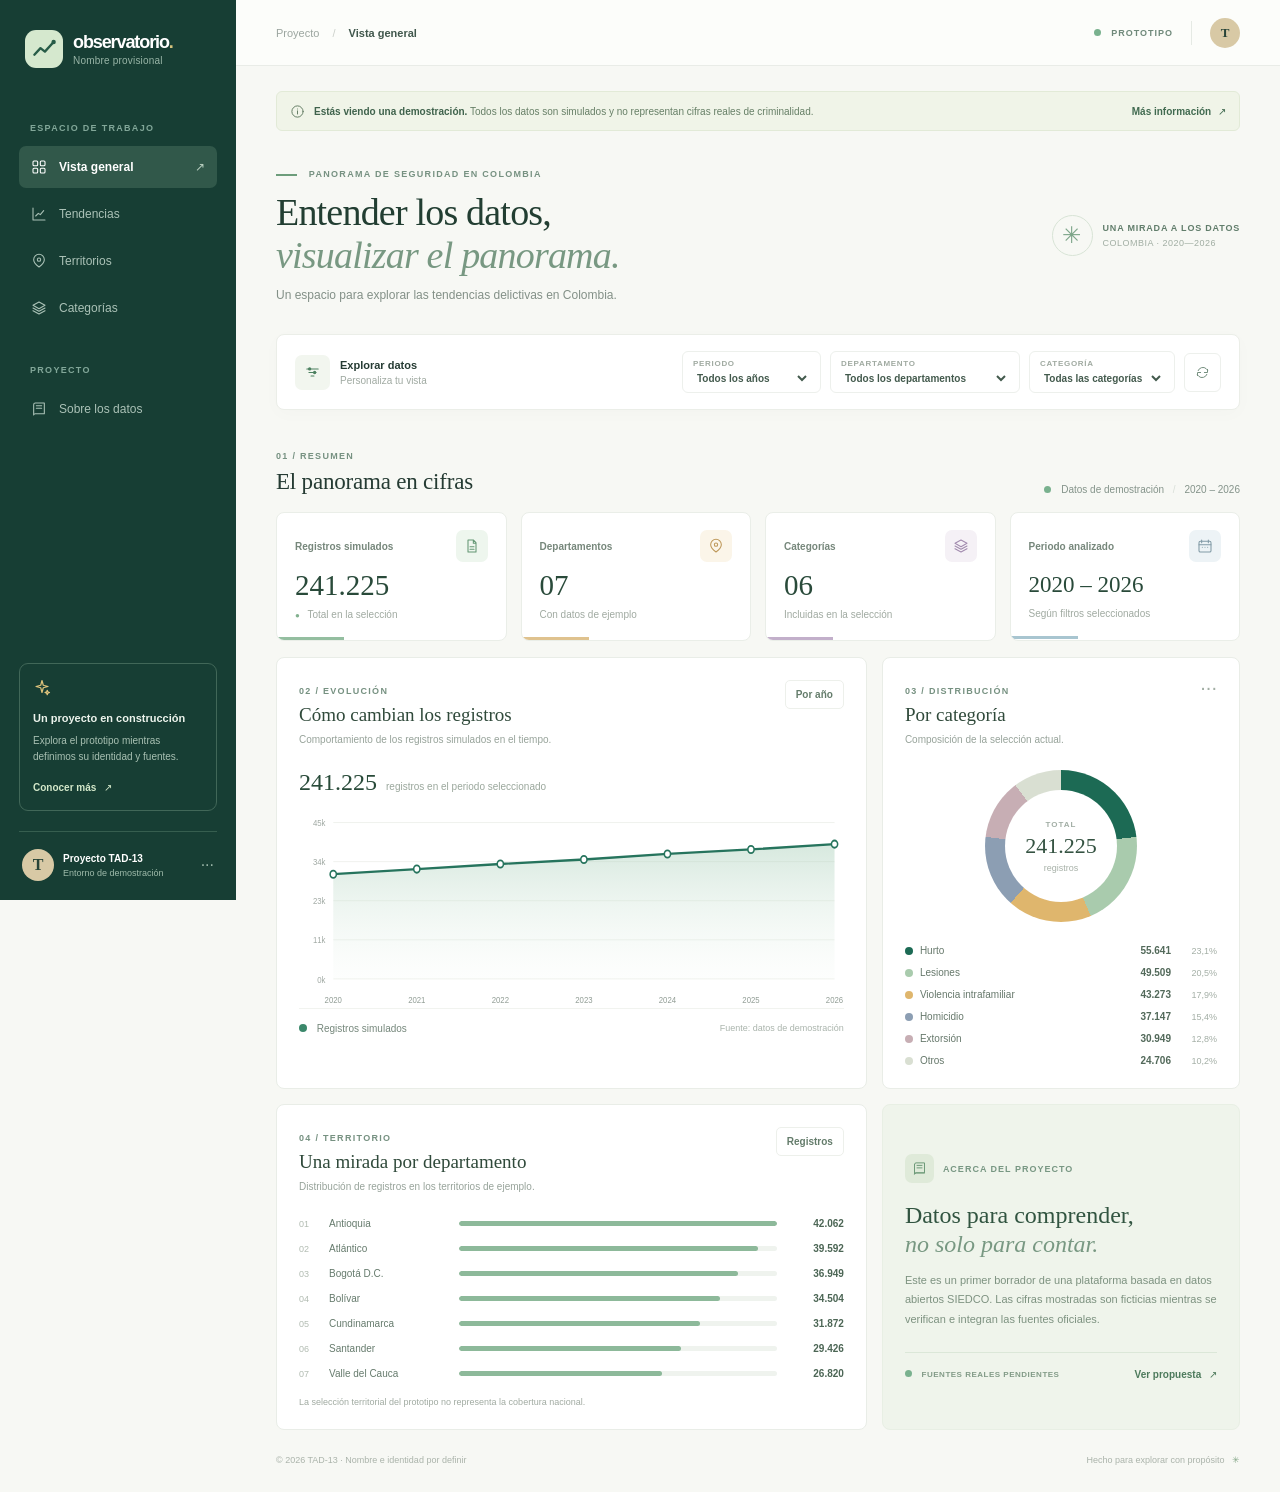
==== src/web/index.html @ f747293b "feat(web): añadir prototipo de tendencias delictivas Co-authored-by: arena-agent <297053741+arena-ag" ====
<!doctype html>
<html lang="es">
<head>
  <meta charset="utf-8">
  <meta name="viewport" content="width=device-width, initial-scale=1">
  <meta name="theme-color" content="#173d33">
  <title>Observatorio | Prototipo de tendencias</title>
  <link rel="stylesheet" href="styles.css">
</head>
<body>
  <div class="app-shell">
    <aside class="sidebar" aria-label="Navegación principal">
      <a class="brand" href="#inicio" aria-label="Observatorio, inicio">
        <span class="brand-mark" aria-hidden="true"><svg viewBox="0 0 32 32" fill="none"><path d="M5 22.5 12 15l5 4 10-11" stroke="currentColor" stroke-width="2.7" stroke-linecap="round" stroke-linejoin="round"/><circle cx="27" cy="8" r="2.5" fill="currentColor"/></svg></span>
        <span><strong>observatorio<span class="brand-dot">.</span></strong><small>Nombre provisional</small></span>
      </a>
      <div class="side-label">ESPACIO DE TRABAJO</div>
      <nav class="side-nav">
        <a class="nav-item active" href="#inicio"><span data-icon="grid"></span> Vista general <span class="nav-arrow">↗</span></a>
        <a class="nav-item" href="#tendencias"><span data-icon="chart"></span> Tendencias</a>
        <a class="nav-item" href="#territorios"><span data-icon="pin"></span> Territorios</a>
        <a class="nav-item" href="#categorias"><span data-icon="layers"></span> Categorías</a>
      </nav>
      <div class="side-label resources-label">PROYECTO</div>
      <nav class="side-nav"><a class="nav-item" href="#metodologia"><span data-icon="book"></span> Sobre los datos</a></nav>
      <div class="sidebar-bottom">
        <div class="side-note"><span class="side-note-icon" data-icon="spark"></span><strong>Un proyecto en construcción</strong><p>Explora el prototipo mientras definimos su identidad y fuentes.</p><a href="#metodologia">Conocer más <span>↗</span></a></div>
        <div class="side-footer"><span class="avatar">T</span><span><strong>Proyecto TAD-13</strong><small>Entorno de demostración</small></span><span class="footer-dots">···</span></div>
      </div>
    </aside>
    <main class="main" id="inicio">
      <header class="topbar"><div class="breadcrumb">Proyecto <span>/</span> <strong>Vista general</strong></div><div class="top-actions"><span class="top-status"><i></i> PROTOTIPO</span><span class="top-divider"></span><span class="top-avatar">T</span></div></header>
      <div class="content">
        <div class="demo-banner"><span data-icon="info"></span><p><strong>Estás viendo una demostración.</strong> Todos los datos son simulados y no representan cifras reales de criminalidad.</p><a href="#metodologia">Más información <span>↗</span></a></div>
        <div class="page-heading"><div><div class="eyebrow"><span></span> PANORAMA DE SEGURIDAD EN COLOMBIA</div><h1>Entender los datos,<br><em>visualizar el panorama.</em></h1><p>Un espacio para explorar las tendencias delictivas en Colombia.</p></div><div class="heading-badge"><span class="badge-symbol">✳</span><span>UNA MIRADA A LOS DATOS<small>COLOMBIA · 2020—2026</small></span></div></div>
        <section class="filter-bar" aria-label="Filtros del tablero"><div class="filter-intro"><span data-icon="filter"></span><div><strong>Explorar datos</strong><small>Personaliza tu vista</small></div></div><div class="filter-controls"><label><span>PERIODO</span><select id="year-filter" aria-label="Filtrar por periodo"><option value="todos">Todos los años</option></select></label><label><span>DEPARTAMENTO</span><select id="region-filter" aria-label="Filtrar por departamento"><option value="todos">Todos los departamentos</option></select></label><label><span>CATEGORÍA</span><select id="category-filter" aria-label="Filtrar por categoría"><option value="todos">Todas las categorías</option></select></label><button class="reset-button" id="reset" type="button" title="Restablecer filtros" aria-label="Restablecer filtros"><span data-icon="refresh"></span></button></div></section>
        <div class="section-heading overview-heading"><div><span class="section-kicker">01 / RESUMEN</span><h2>El panorama en cifras</h2></div><span class="section-context"><i></i> Datos de demostración <span class="context-divider">/</span> <span id="selection-summary">2020 – 2026</span></span></div>
        <section class="stat-grid" aria-label="Indicadores de demostración"><article class="stat-card"><div class="stat-top"><span>Registros simulados</span><span class="stat-icon mint" data-icon="file"></span></div><strong id="total-stat">—</strong><p><span class="stat-pill">●</span> Total en la selección</p><div class="stat-line"></div></article><article class="stat-card"><div class="stat-top"><span>Departamentos</span><span class="stat-icon sand" data-icon="pin"></span></div><strong id="regions-stat">—</strong><p>Con datos de ejemplo</p><div class="stat-line sand-line"></div></article><article class="stat-card"><div class="stat-top"><span>Categorías</span><span class="stat-icon lavender" data-icon="layers"></span></div><strong id="categories-stat">—</strong><p>Incluidas en la selección</p><div class="stat-line lavender-line"></div></article><article class="stat-card"><div class="stat-top"><span>Periodo analizado</span><span class="stat-icon blue" data-icon="calendar"></span></div><strong class="period-stat" id="period-stat">—</strong><p>Según filtros seleccionados</p><div class="stat-line blue-line"></div></article></section>
        <div class="dashboard-grid"><section class="card trend-card" id="tendencias"><div class="card-header"><div><span class="section-kicker">02 / EVOLUCIÓN</span><h3>Cómo cambian los registros</h3><p>Comportamiento de los registros simulados en el tiempo.</p></div><span class="card-chip" id="trend-chip">Por año</span></div><div class="chart-summary"><strong id="chart-total">—</strong><span>registros en el periodo seleccionado</span></div><div id="trend-chart" class="trend-chart" role="img" aria-label="Gráfico de evolución de registros simulados"></div><div class="chart-footer"><span><i></i> Registros simulados</span><small>Fuente: datos de demostración</small></div></section>
          <section class="card categories-card" id="categorias"><div class="card-header"><div><span class="section-kicker">03 / DISTRIBUCIÓN</span><h3>Por categoría</h3><p>Composición de la selección actual.</p></div><span class="more">···</span></div><div class="donut-wrap"><div id="donut-chart" class="donut-chart"><div class="donut-center"><small>TOTAL</small><strong id="donut-total">—</strong><span>registros</span></div></div></div><div id="category-legend" class="category-legend"></div></section>
          <section class="card regions-card" id="territorios"><div class="card-header"><div><span class="section-kicker">04 / TERRITORIO</span><h3>Una mirada por departamento</h3><p>Distribución de registros en los territorios de ejemplo.</p></div><span class="card-chip">Registros</span></div><div id="region-bars" class="region-bars"></div><div class="region-footnote">La selección territorial del prototipo no representa la cobertura nacional.</div></section>
          <section class="card methodology-card" id="metodologia"><div class="method-top"><span class="method-icon" data-icon="book"></span><span>ACERCA DEL PROYECTO</span></div><h3>Datos para comprender,<br><em>no solo para contar.</em></h3><p>Este es un primer borrador de una plataforma basada en datos abiertos SIEDCO. Las cifras mostradas son ficticias mientras se verifican e integran las fuentes oficiales.</p><div class="method-divider"></div><div class="method-bottom"><span><i></i> FUENTES REALES PENDIENTES</span><a href="../../docs/01-propuesta.md">Ver propuesta <span>↗</span></a></div></section></div>
        <footer class="page-footer"><span>© 2026 TAD-13 · Nombre e identidad por definir</span><span>Hecho para explorar con propósito <span class="footer-star">✳</span></span></footer>
      </div>
    </main>
  </div>
  <script type="module" src="app.js"></script>
</body>
</html>
---- src/web/styles.css ----
:root{font-family:'DM Sans',Arial,sans-serif;color:#253b33;background:#f7f8f4;font-synthesis:none;scroll-behavior:smooth}*{box-sizing:border-box}body{margin:0}a{color:inherit;text-decoration:none}button,select{font:inherit}button:focus-visible,select:focus-visible,a:focus-visible{outline:3px solid #e1b96e;outline-offset:3px}svg{display:block;width:100%;height:100%}.app-shell{min-height:100vh;display:flex}.sidebar{width:236px;flex-shrink:0;background:#173e34;color:#e4eee6;padding:30px 19px 19px;display:flex;flex-direction:column;position:sticky;top:0;height:100vh;min-height:660px}.brand{display:flex;align-items:center;gap:10px;margin:0 6px 55px}.brand-mark{width:38px;height:38px;background:#d5e8ce;color:#275c48;border-radius:11px;padding:5px}.brand strong{font-size:18px;letter-spacing:-1.1px;display:block;color:white}.brand-dot{color:#d5c27c}.brand small{display:block;color:#99b5a7;font-size:10px;margin-top:2px;letter-spacing:.2px}.side-label{font-size:9px;font-weight:700;letter-spacing:1.3px;color:#82a799;margin:0 11px 13px}.side-nav{display:grid;gap:5px}.nav-item{height:42px;display:flex;align-items:center;gap:12px;padding:0 12px;color:#abc2b7;font-size:12px;font-weight:500;border-radius:7px}.nav-item>span:first-child{width:16px;height:16px}.nav-item.active,.nav-item:hover{background:#31584a;color:white}.nav-item.active{font-weight:700}.nav-arrow{margin-left:auto;color:#b8cfc0}.resources-label{margin-top:36px}.sidebar-bottom{margin-top:auto}.side-note{border:1px solid #416758;border-radius:9px;padding:15px 13px;margin-bottom:20px}.side-note-icon{display:block;width:18px;height:18px;color:#dfc47c;margin-bottom:11px}.side-note strong{font-size:11px;color:#edf4ed}.side-note p{font-size:10px;line-height:1.6;color:#a9c1b3;margin:7px 0 12px}.side-note a{font-size:10px;font-weight:700;color:#d4e8ca}.side-note a span{margin-left:5px}.side-footer{border-top:1px solid #365e4f;padding:17px 3px 0;display:flex;gap:9px;align-items:center}.avatar,.top-avatar{width:32px;height:32px;border-radius:50%;display:grid;place-items:center;background:#d8c9a5;color:#284438;font-family:Georgia,serif;font-weight:bold}.side-footer strong,.side-footer small{display:block}.side-footer strong{font-size:10px;color:white}.side-footer small{font-size:9px;color:#9ebaaa;margin-top:4px}.footer-dots{margin-left:auto;color:#99b5a7}.main{min-width:0;flex:1}.topbar{height:66px;border-bottom:1px solid #e9ece7;background:#fcfdfa;display:flex;justify-content:space-between;align-items:center;padding:0 40px}.breadcrumb{font-size:11px;color:#9ba59f}.breadcrumb span{padding:0 10px;color:#cbd0ca}.breadcrumb strong{color:#40574c}.top-actions{display:flex;align-items:center;gap:18px}.top-status{font-size:9px;font-weight:700;letter-spacing:1px;color:#6f897a}.top-status i,.section-context i,.method-bottom i{display:inline-block;background:#79b18e;width:7px;height:7px;border-radius:50%;margin-right:7px}.top-divider{height:24px;width:1px;background:#e5eae4}.top-avatar{width:30px;height:30px;font-size:13px}.content{max-width:1600px;margin:0 auto;padding:25px 40px 0}.demo-banner{min-height:40px;background:#f0f4e8;border:1px solid #e2ead7;border-radius:6px;color:#667f66;display:flex;align-items:center;gap:9px;padding:10px 13px;font-size:10px}.demo-banner>span{width:15px;height:15px;flex:none}.demo-banner p{margin:0;line-height:1.5}.demo-banner strong{color:#3f624c}.demo-banner a{white-space:nowrap;margin-left:auto;font-weight:700;color:#416a50}.demo-banner a span{margin-left:4px}.page-heading{display:flex;justify-content:space-between;align-items:center;padding:38px 0 32px}.eyebrow,.section-kicker{font-size:9px;letter-spacing:1.3px;font-weight:700;color:#769181}.eyebrow span{display:inline-block;width:21px;height:2px;background:#6d9d7b;vertical-align:middle;margin-right:8px}h1,h2,h3,p{margin:0}h1{font-family:'DM Serif Display',Georgia,serif;font-size:38px;line-height:1.12;letter-spacing:-.8px;font-weight:400;color:#223e32;margin:12px 0}h1 em,.methodology-card h3 em{font-weight:400;color:#789882}.page-heading p{font-size:12px;color:#839087}.heading-badge{display:flex;align-items:center;gap:10px;color:#617d6b;font-size:9px;letter-spacing:.8px;font-weight:700}.badge-symbol{width:41px;height:41px;border:1px solid #d8e4d6;border-radius:50%;display:grid;place-items:center;color:#7da589;font-size:23px}.heading-badge small{display:block;font-size:9px;letter-spacing:.5px;color:#a0ada2;margin-top:5px;font-weight:500}.filter-bar{background:white;border:1px solid #ebeee8;border-radius:8px;padding:16px 18px;display:flex;align-items:center;justify-content:space-between;gap:18px;box-shadow:0 4px 18px #293e2c05}.filter-intro{display:flex;align-items:center;gap:10px;min-width:145px}.filter-intro>span{width:35px;height:35px;background:#f2f6ef;border-radius:7px;color:#4c8060;padding:9px}.filter-intro strong,.filter-intro small{display:block}.filter-intro strong{font-size:11px}.filter-intro small{font-size:10px;color:#a0aaa2;margin-top:4px}.filter-controls{display:flex;align-items:center;gap:9px}.filter-controls label{display:flex;flex-direction:column;gap:4px;border:1px solid #edf0ec;border-radius:6px;padding:7px 10px;min-width:139px}.filter-controls label:nth-child(2){min-width:190px}.filter-controls label>span{font-size:8px;font-weight:700;letter-spacing:.7px;color:#a0aaa1}.filter-controls select{padding:0;border:0;outline:none;background:white;color:#435a4d;font-size:10px;font-weight:700;width:100%;cursor:pointer}.reset-button{border:1px solid #edf0ec;background:white;color:#769080;border-radius:6px;width:37px;height:39px;padding:10px;cursor:pointer}.reset-button:hover{background:#f2f6ef}.section-heading{display:flex;align-items:end;justify-content:space-between}.overview-heading{margin:35px 0 17px}.section-heading h2{font-family:'DM Serif Display',Georgia,serif;font-size:23px;font-weight:400;letter-spacing:-.2px;margin-top:6px}.section-context{font-size:10px;color:#84938a}.context-divider{color:#d8ded8;padding:0 6px}.stat-grid{display:grid;grid-template-columns:repeat(4,minmax(0,1fr));gap:14px}.stat-card{background:#fff;border:1px solid #eaeee8;border-radius:8px;padding:17px 18px 0;overflow:hidden;min-width:0}.stat-top{display:flex;align-items:center;justify-content:space-between;color:#76877b;font-size:10px;font-weight:600}.stat-icon{display:block;width:32px;height:32px;border-radius:7px;padding:8px}.mint{background:#eef6ee;color:#659875}.sand{background:#fbf5e9;color:#be985a}.lavender{background:#f5f1f6;color:#a38caf}.blue{background:#edf3f6;color:#829ba7}.stat-card>strong{display:block;font-family:'DM Serif Display',Georgia,serif;font-weight:400;font-size:29px;color:#294a3a;margin:7px 0}.stat-card>strong.period-stat{font-size:23px;margin:10px 0}.stat-card p{font-size:10px;color:#a0aaa1;margin-bottom:17px}.stat-pill{font-size:8px;color:#82b18f;margin-right:5px}.stat-line{height:3px;background:#94bea0;width:35%;margin-left:-18px}.sand-line{background:#dfc28e}.lavender-line{background:#c2afca}.blue-line{background:#a8c5d0}.dashboard-grid{display:grid;grid-template-columns:minmax(0,1.65fr) minmax(280px,1fr);gap:15px;margin-top:16px}.card{background:white;border:1px solid #e9ede7;border-radius:8px;padding:22px;min-width:0}.card-header{display:flex;justify-content:space-between;gap:12px}.card-header h3{font-family:'DM Serif Display',Georgia,serif;font-size:19px;font-weight:400;color:#304a3b;margin:6px 0}.card-header p{font-size:10px;color:#97a39a;line-height:1.5}.card-chip{align-self:start;border:1px solid #edf0eb;border-radius:5px;color:#647c6b;padding:8px 10px;white-space:nowrap;font-size:10px;font-weight:600}.card-chip span{padding-left:12px;color:#a7b2a8}.chart-summary{display:flex;align-items:baseline;gap:9px;margin-top:22px}.chart-summary strong{font-family:'DM Serif Display',Georgia,serif;color:#284a39;font-size:24px;font-weight:400}.chart-summary span{font-size:10px;color:#9aa79c}.trend-chart{height:200px;width:100%;margin-top:12px}.trend-chart text{font-family:'DM Sans',Arial,sans-serif}.chart-footer{border-top:1px solid #f1f3ef;padding-top:14px;display:flex;justify-content:space-between;color:#75877b;font-size:10px}.chart-footer i,.legend-name i{display:inline-block;width:8px;height:8px;border-radius:50%;background:#3b886b;margin-right:7px}.chart-footer small{color:#aab4ac;font-size:9px}.more{font-size:20px;line-height:15px;color:#a2aea4}.donut-wrap{display:flex;justify-content:center;padding:23px 0}.donut-chart{width:152px;height:152px;border-radius:50%;display:grid;place-items:center}.donut-center{width:112px;height:112px;background:white;border-radius:50%;display:flex;align-items:center;justify-content:center;flex-direction:column}.donut-center small{font-size:8px;letter-spacing:1px;color:#a2aea5;font-weight:700}.donut-center strong{font-family:'DM Serif Display',Georgia,serif;font-size:22px;font-weight:400;margin:4px 0;color:#355342}.donut-center span{color:#a7b1a8;font-size:9px}.category-legend{display:grid;gap:11px}.legend-row{display:flex;justify-content:space-between;font-size:10px;color:#66786b}.legend-name{display:flex;align-items:center}.legend-row strong{font-weight:700;color:#52695a}.legend-row small{display:inline-block;text-align:right;width:46px;font-size:9px;color:#a3aea5}.regions-card{min-height:300px}.region-bars{display:grid;gap:14px;margin-top:24px}.region-row{display:grid;grid-template-columns:20px 120px 1fr 57px;align-items:center;gap:10px;font-size:10px}.region-rank{color:#b1bbb1;font-size:9px}.region-name{color:#667b6d}.bar-track{height:5px;background:#eff3ee;border-radius:3px;overflow:hidden}.bar-track>span{display:block;height:100%;background:#8db99a;border-radius:3px}.region-row strong{text-align:right;color:#4c6655;font-size:10px}.region-footnote{font-size:9px;color:#a0aaa1;margin-top:18px}.methodology-card{background:#eff4eb;border-color:#e8efe4;display:flex;flex-direction:column;justify-content:center}.method-top{display:flex;align-items:center;gap:9px;font-size:9px;letter-spacing:1px;color:#789783;font-weight:700}.method-icon{width:29px;height:29px;border-radius:7px;background:#dfead9;color:#6e9a79;padding:7px}.methodology-card h3{font-family:'DM Serif Display',Georgia,serif;font-size:24px;line-height:1.22;font-weight:400;color:#315440;margin:18px 0 11px}.methodology-card p{font-size:11px;line-height:1.8;color:#7d9280;max-width:330px}.method-divider{height:1px;background:#dbe7d8;margin:22px 0 16px}.method-bottom{display:flex;justify-content:space-between;gap:10px;align-items:center}.method-bottom>span{font-size:8px;letter-spacing:.5px;color:#829b87;font-weight:700}.method-bottom a{font-size:10px;font-weight:700;color:#4d7a5c}.method-bottom a span{margin-left:5px}.page-footer{display:flex;justify-content:space-between;padding:25px 0 27px;color:#aab3aa;font-size:9px}.footer-star{color:#87a98a;margin-left:5px}
@media(max-width:1100px){.sidebar{width:195px}.content{padding-left:25px;padding-right:25px}.topbar{padding:0 25px}.filter-bar{align-items:flex-start;flex-direction:column}.filter-controls{width:100%}.filter-controls label{flex:1}.dashboard-grid{grid-template-columns:minmax(0,1.4fr) minmax(260px,1fr)}.region-row{grid-template-columns:18px 105px 1fr 50px}}
@media(max-width:760px){.app-shell{display:block}.sidebar{position:relative;width:auto;height:auto;min-height:0;padding:15px 18px}.brand{margin:0 0 15px}.brand-mark{width:33px;height:33px}.side-label,.sidebar-bottom,.resources-label{display:none}.side-nav{display:flex;gap:4px;overflow-x:auto}.side-nav+.side-nav{margin-top:4px}.nav-item{white-space:nowrap;height:36px;font-size:11px}.topbar{height:52px;padding:0 18px}.content{padding:18px 18px 0}.demo-banner{align-items:flex-start;flex-wrap:wrap}.demo-banner p{flex:1;min-width:200px}.demo-banner a{margin-left:24px}.page-heading{padding:30px 0 25px}.page-heading h1{font-size:32px}.heading-badge{display:none}.filter-controls{flex-wrap:wrap}.filter-controls label{min-width:calc(50% - 5px)!important}.filter-controls label:nth-child(3){flex:1}.stat-grid{grid-template-columns:repeat(2,1fr)}.dashboard-grid{grid-template-columns:1fr}.section-context{font-size:9px}.card{padding:19px}.page-footer{gap:15px;line-height:1.5}.trend-chart{height:180px}}
@media(max-width:400px){.section-context{display:none}.region-row{grid-template-columns:17px 100px 1fr 43px;gap:6px}.stat-card>strong.period-stat{font-size:19px}.filter-controls label{min-width:100%!important}}
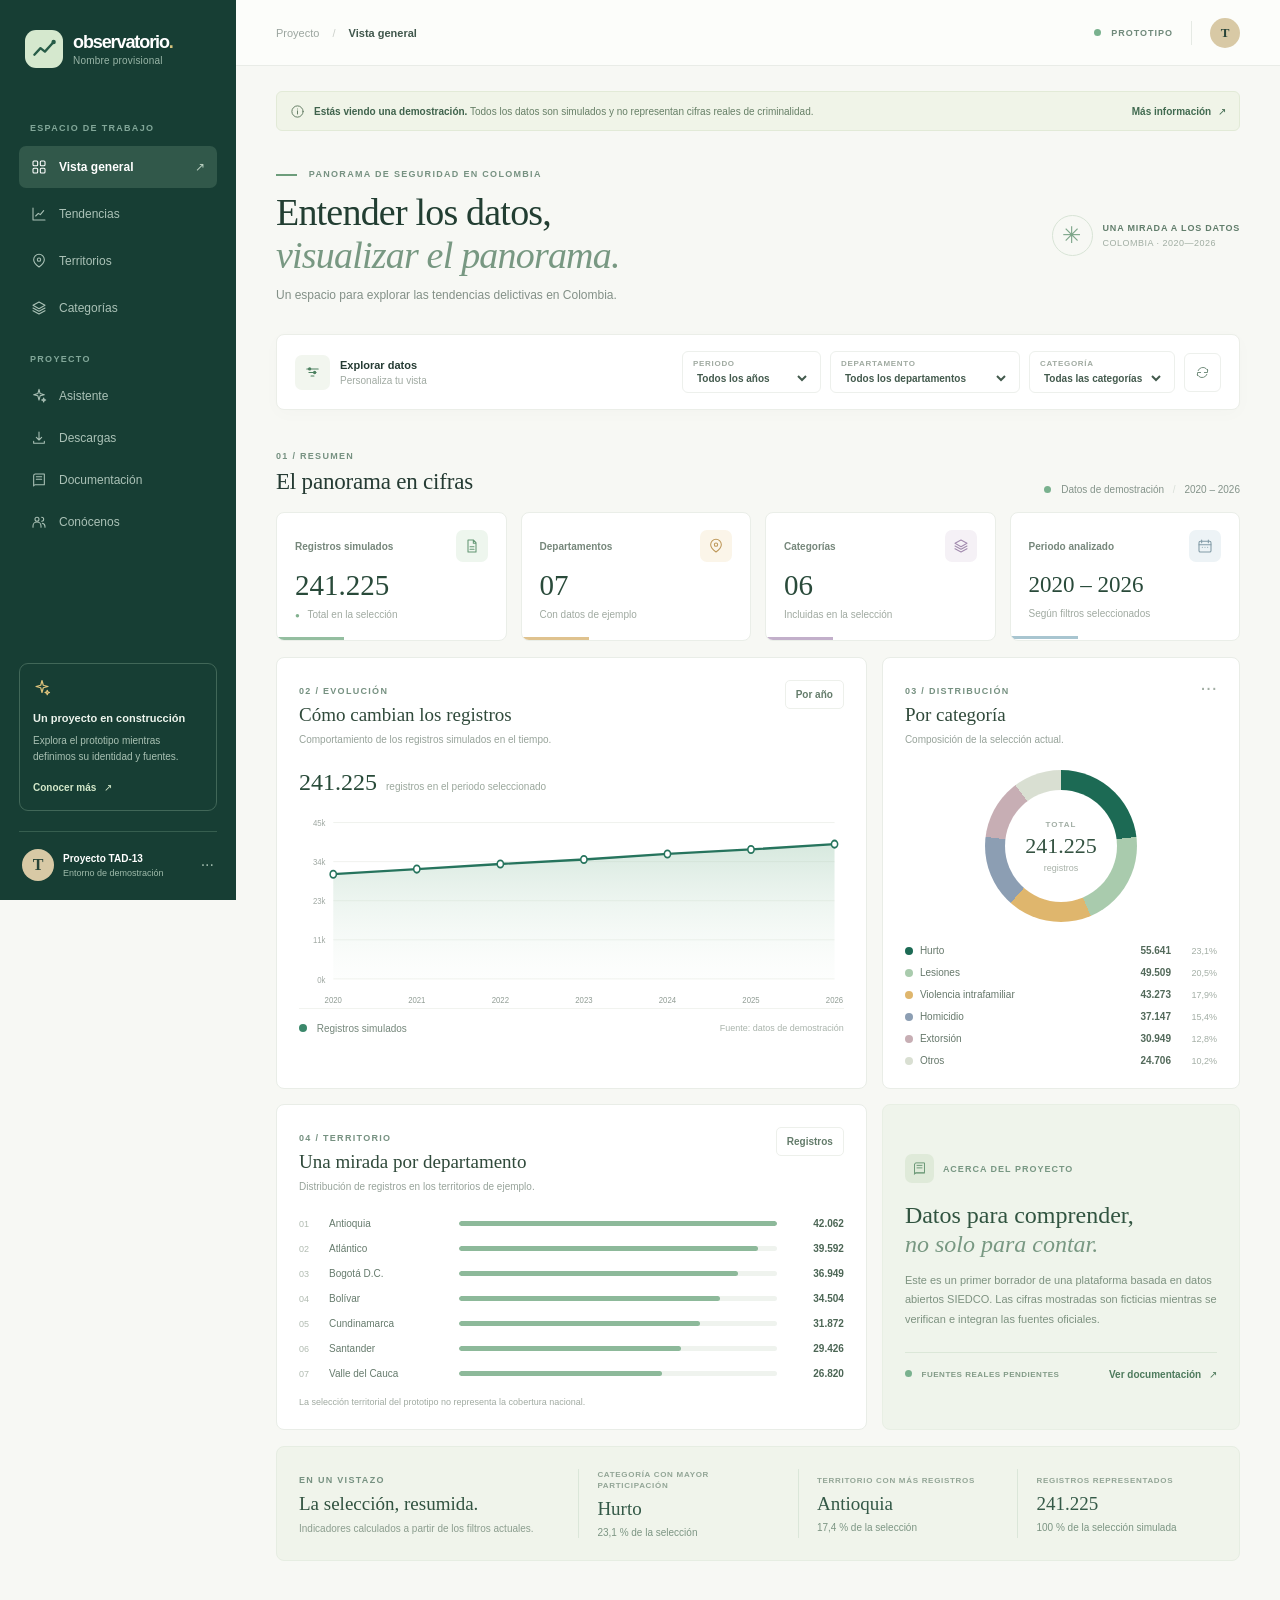
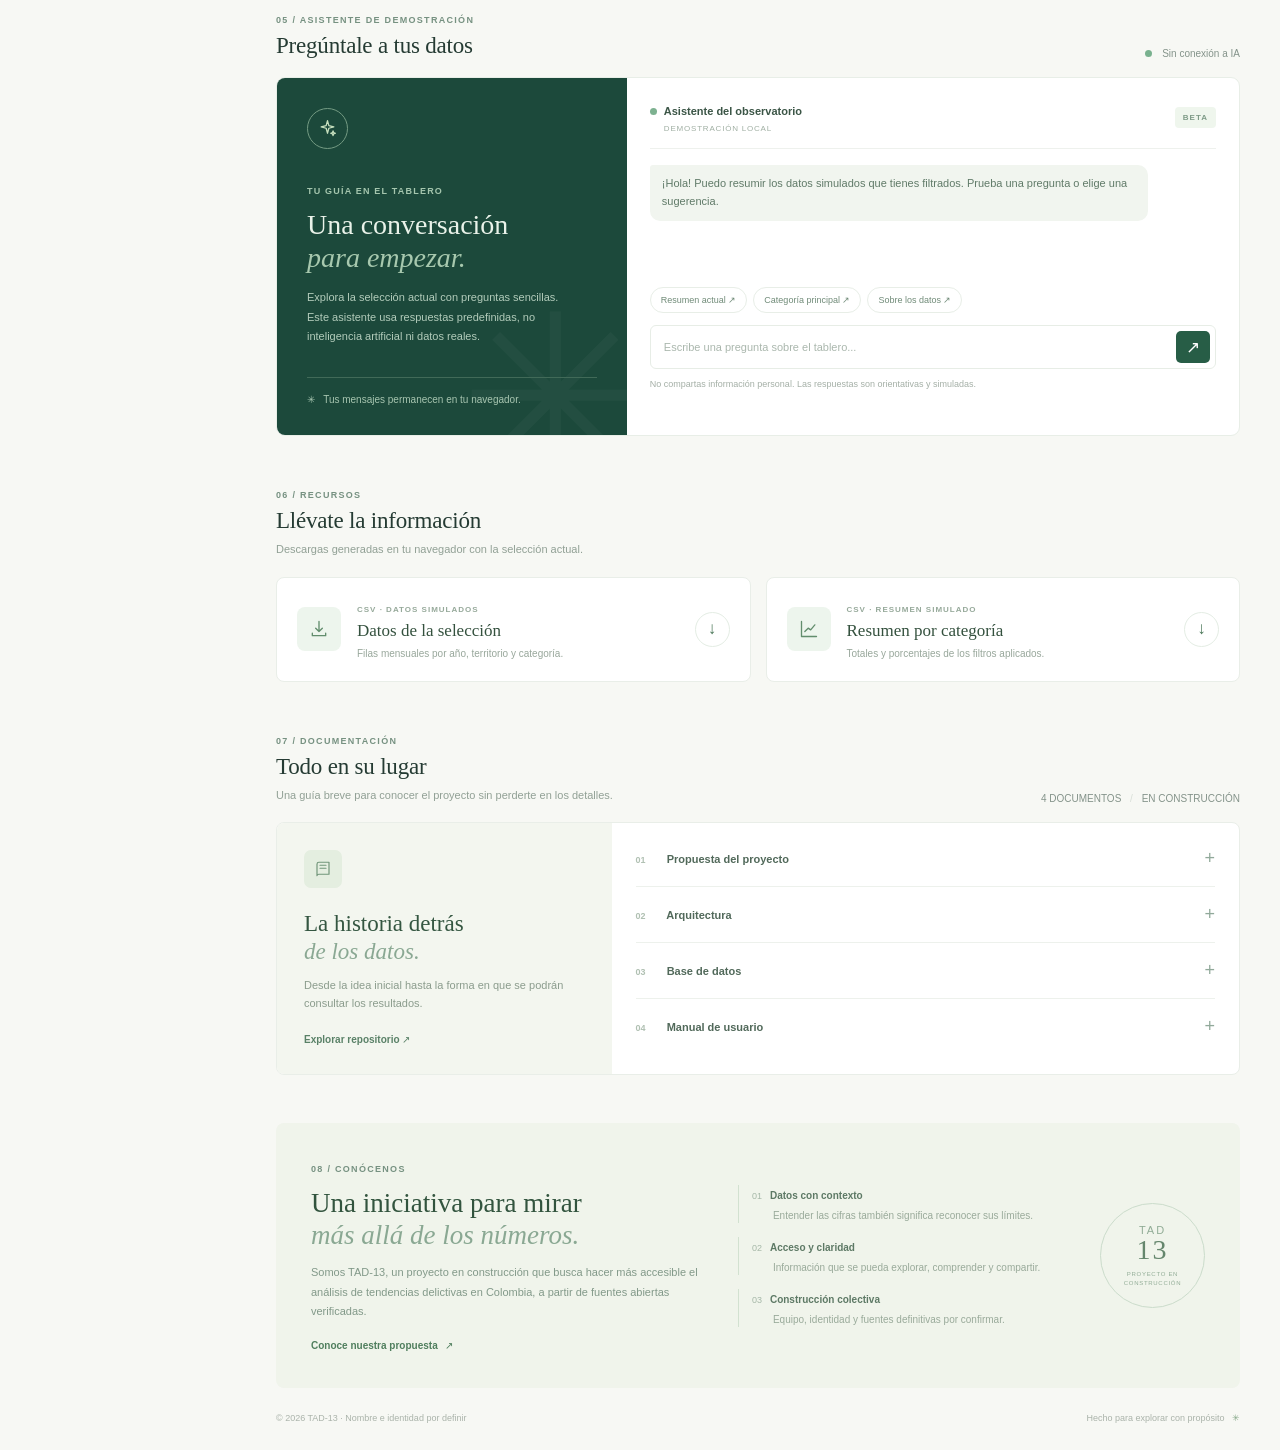
==== commit bb1ee725: "feat(web): ampliar tablero con recursos y asistente demo Co-authored-by: arena-agent <297053741+aren" ====
--- a/src/web/index.html
+++ b/src/web/index.html
@@ -22,7 +22,12 @@
         <a class="nav-item" href="#categorias"><span data-icon="layers"></span> Categorías</a>
       </nav>
       <div class="side-label resources-label">PROYECTO</div>
-      <nav class="side-nav"><a class="nav-item" href="#metodologia"><span data-icon="book"></span> Sobre los datos</a></nav>
+      <nav class="side-nav project-nav">
+        <a class="nav-item" href="#asistente"><span data-icon="spark"></span> Asistente</a>
+        <a class="nav-item" href="#descargas"><span data-icon="download"></span> Descargas</a>
+        <a class="nav-item" href="#documentacion"><span data-icon="book"></span> Documentación</a>
+        <a class="nav-item" href="#conocenos"><span data-icon="people"></span> Conócenos</a>
+      </nav>
       <div class="sidebar-bottom">
         <div class="side-note"><span class="side-note-icon" data-icon="spark"></span><strong>Un proyecto en construcción</strong><p>Explora el prototipo mientras definimos su identidad y fuentes.</p><a href="#metodologia">Conocer más <span>↗</span></a></div>
         <div class="side-footer"><span class="avatar">T</span><span><strong>Proyecto TAD-13</strong><small>Entorno de demostración</small></span><span class="footer-dots">···</span></div>
@@ -39,7 +44,20 @@
         <div class="dashboard-grid"><section class="card trend-card" id="tendencias"><div class="card-header"><div><span class="section-kicker">02 / EVOLUCIÓN</span><h3>Cómo cambian los registros</h3><p>Comportamiento de los registros simulados en el tiempo.</p></div><span class="card-chip" id="trend-chip">Por año</span></div><div class="chart-summary"><strong id="chart-total">—</strong><span>registros en el periodo seleccionado</span></div><div id="trend-chart" class="trend-chart" role="img" aria-label="Gráfico de evolución de registros simulados"></div><div class="chart-footer"><span><i></i> Registros simulados</span><small>Fuente: datos de demostración</small></div></section>
           <section class="card categories-card" id="categorias"><div class="card-header"><div><span class="section-kicker">03 / DISTRIBUCIÓN</span><h3>Por categoría</h3><p>Composición de la selección actual.</p></div><span class="more">···</span></div><div class="donut-wrap"><div id="donut-chart" class="donut-chart"><div class="donut-center"><small>TOTAL</small><strong id="donut-total">—</strong><span>registros</span></div></div></div><div id="category-legend" class="category-legend"></div></section>
           <section class="card regions-card" id="territorios"><div class="card-header"><div><span class="section-kicker">04 / TERRITORIO</span><h3>Una mirada por departamento</h3><p>Distribución de registros en los territorios de ejemplo.</p></div><span class="card-chip">Registros</span></div><div id="region-bars" class="region-bars"></div><div class="region-footnote">La selección territorial del prototipo no representa la cobertura nacional.</div></section>
-          <section class="card methodology-card" id="metodologia"><div class="method-top"><span class="method-icon" data-icon="book"></span><span>ACERCA DEL PROYECTO</span></div><h3>Datos para comprender,<br><em>no solo para contar.</em></h3><p>Este es un primer borrador de una plataforma basada en datos abiertos SIEDCO. Las cifras mostradas son ficticias mientras se verifican e integran las fuentes oficiales.</p><div class="method-divider"></div><div class="method-bottom"><span><i></i> FUENTES REALES PENDIENTES</span><a href="../../docs/01-propuesta.md">Ver propuesta <span>↗</span></a></div></section></div>
+          <section class="card methodology-card" id="metodologia"><div class="method-top"><span class="method-icon" data-icon="book"></span><span>ACERCA DEL PROYECTO</span></div><h3>Datos para comprender,<br><em>no solo para contar.</em></h3><p>Este es un primer borrador de una plataforma basada en datos abiertos SIEDCO. Las cifras mostradas son ficticias mientras se verifican e integran las fuentes oficiales.</p><div class="method-divider"></div><div class="method-bottom"><span><i></i> FUENTES REALES PENDIENTES</span><a href="#documentacion">Ver documentación <span>↗</span></a></div></section></div>
+        <section class="insights-strip" aria-label="Hallazgos de la selección simulada">
+          <div class="insight-intro"><span class="section-kicker">EN UN VISTAZO</span><h3>La selección, resumida.</h3><p>Indicadores calculados a partir de los filtros actuales.</p></div>
+          <div class="insight-item"><span>CATEGORÍA CON MAYOR PARTICIPACIÓN</span><strong id="top-category">—</strong><small id="top-category-share">—</small></div>
+          <div class="insight-item"><span>TERRITORIO CON MÁS REGISTROS</span><strong id="top-region">—</strong><small id="top-region-share">—</small></div>
+          <div class="insight-item"><span>REGISTROS REPRESENTADOS</span><strong id="insight-total">—</strong><small>100 % de la selección simulada</small></div>
+        </section>
+        <div class="section-heading section-space" id="asistente"><div><span class="section-kicker">05 / ASISTENTE DE DEMOSTRACIÓN</span><h2>Pregúntale a tus datos</h2></div><span class="section-context"><i></i> Sin conexión a IA</span></div>
+        <section class="assistant-panel" aria-label="Asistente de demostración"><div class="assistant-copy"><div class="assistant-orb"><span data-icon="spark"></span></div><span class="assistant-label">TU GUÍA EN EL TABLERO</span><h3>Una conversación<br><em>para empezar.</em></h3><p>Explora la selección actual con preguntas sencillas. Este asistente usa respuestas predefinidas, no inteligencia artificial ni datos reales.</p><div class="assistant-note">✳ &nbsp; Tus mensajes permanecen en tu navegador.</div></div><div class="chat-area"><div class="chat-header"><div><span class="chat-dot"></span><strong>Asistente del observatorio</strong><small>DEMOSTRACIÓN LOCAL</small></div><span class="chat-version">BETA</span></div><div class="chat-messages" id="chat-messages" role="log" aria-live="polite"><div class="chat-message bot-message">¡Hola! Puedo resumir los datos simulados que tienes filtrados. Prueba una pregunta o elige una sugerencia.</div></div><div class="chat-suggestions" aria-label="Preguntas sugeridas"><button type="button" data-question="¿Cuál es el resumen?">Resumen actual ↗</button><button type="button" data-question="¿Cuál es la categoría principal?">Categoría principal ↗</button><button type="button" data-question="¿De dónde vienen los datos?">Sobre los datos ↗</button></div><form id="chat-form" class="chat-form"><label class="sr-only" for="chat-input">Escribe una pregunta</label><input id="chat-input" type="text" maxlength="300" placeholder="Escribe una pregunta sobre el tablero..." autocomplete="off"><button type="submit" aria-label="Enviar pregunta">↗</button></form><p class="chat-disclaimer">No compartas información personal. Las respuestas son orientativas y simuladas.</p></div></section>
+        <div class="section-heading section-space" id="descargas"><div><span class="section-kicker">06 / RECURSOS</span><h2>Llévate la información</h2><p class="section-description">Descargas generadas en tu navegador con la selección actual.</p></div></div>
+        <section class="downloads-grid" aria-label="Descargas de demostración"><article class="download-card"><span class="download-icon" data-icon="download"></span><div><span class="download-type">CSV · DATOS SIMULADOS</span><h3>Datos de la selección</h3><p>Filas mensuales por año, territorio y categoría.</p></div><button id="download-data" type="button" aria-label="Descargar datos simulados filtrados">↓</button></article><article class="download-card"><span class="download-icon sand" data-icon="chart"></span><div><span class="download-type">CSV · RESUMEN SIMULADO</span><h3>Resumen por categoría</h3><p>Totales y porcentajes de los filtros aplicados.</p></div><button id="download-summary" type="button" aria-label="Descargar resumen simulado por categoría">↓</button></article></section>
+        <div class="section-heading section-space" id="documentacion"><div><span class="section-kicker">07 / DOCUMENTACIÓN</span><h2>Todo en su lugar</h2><p class="section-description">Una guía breve para conocer el proyecto sin perderte en los detalles.</p></div><span class="section-context">4 DOCUMENTOS <span class="context-divider">/</span> EN CONSTRUCCIÓN</span></div>
+        <section class="documentation-grid" aria-label="Documentación del proyecto"><div class="doc-intro"><span data-icon="book"></span><h3>La historia detrás<br><em>de los datos.</em></h3><p>Desde la idea inicial hasta la forma en que se podrán consultar los resultados.</p><a href="https://github.com/LufyXd0021/tad13" target="_blank" rel="noopener noreferrer">Explorar repositorio ↗</a></div><div class="doc-list"><details><summary><span><small>01</small> Propuesta del proyecto</span><b>+</b></summary><p>Objetivos, alcance 2020–2026, fuentes previstas, metodología, riesgos y roles pendientes de confirmar.</p><a href="https://github.com/LufyXd0021/tad13/blob/arena/8c17f959-tad13/docs/01-propuesta.md" target="_blank" rel="noopener noreferrer">Leer documento completo ↗</a></details><details><summary><span><small>02</small> Arquitectura</span><b>+</b></summary><p>Flujo preliminar de extracción, validación, transformación y carga. Los componentes definitivos están por definir.</p><a href="https://github.com/LufyXd0021/tad13/blob/arena/8c17f959-tad13/docs/02-arquitectura.md" target="_blank" rel="noopener noreferrer">Leer documento completo ↗</a></details><details><summary><span><small>03</small> Base de datos</span><b>+</b></summary><p>Convenciones y decisiones pendientes para el modelo y la estrategia de carga; aún no existe un esquema aprobado.</p><a href="https://github.com/LufyXd0021/tad13/blob/arena/8c17f959-tad13/docs/03-base-datos.md" target="_blank" rel="noopener noreferrer">Leer documento completo ↗</a></details><details><summary><span><small>04</small> Manual de usuario</span><b>+</b></summary><p>Preparación y operación previstas. Las instrucciones del ETL definitivo siguen pendientes.</p><a href="https://github.com/LufyXd0021/tad13/blob/arena/8c17f959-tad13/docs/04-manual-usuario.md" target="_blank" rel="noopener noreferrer">Leer documento completo ↗</a></details></div></section>
+        <section class="about-section" id="conocenos"><div><span class="section-kicker">08 / CONÓCENOS</span><h2>Una iniciativa para mirar<br><em>más allá de los números.</em></h2><p>Somos TAD-13, un proyecto en construcción que busca hacer más accesible el análisis de tendencias delictivas en Colombia, a partir de fuentes abiertas verificadas.</p><a href="#documentacion">Conoce nuestra propuesta <span>↗</span></a></div><div class="about-values"><div><span>01</span><strong>Datos con contexto</strong><p>Entender las cifras también significa reconocer sus límites.</p></div><div><span>02</span><strong>Acceso y claridad</strong><p>Información que se pueda explorar, comprender y compartir.</p></div><div><span>03</span><strong>Construcción colectiva</strong><p>Equipo, identidad y fuentes definitivas por confirmar.</p></div></div><div class="about-stamp">TAD<br><strong>13</strong><span>PROYECTO EN<br>CONSTRUCCIÓN</span></div></section>
         <footer class="page-footer"><span>© 2026 TAD-13 · Nombre e identidad por definir</span><span>Hecho para explorar con propósito <span class="footer-star">✳</span></span></footer>
       </div>
     </main>
--- a/src/web/styles.css
+++ b/src/web/styles.css
@@ -2,3 +2,8 @@
 @media(max-width:1100px){.sidebar{width:195px}.content{padding-left:25px;padding-right:25px}.topbar{padding:0 25px}.filter-bar{align-items:flex-start;flex-direction:column}.filter-controls{width:100%}.filter-controls label{flex:1}.dashboard-grid{grid-template-columns:minmax(0,1.4fr) minmax(260px,1fr)}.region-row{grid-template-columns:18px 105px 1fr 50px}}
 @media(max-width:760px){.app-shell{display:block}.sidebar{position:relative;width:auto;height:auto;min-height:0;padding:15px 18px}.brand{margin:0 0 15px}.brand-mark{width:33px;height:33px}.side-label,.sidebar-bottom,.resources-label{display:none}.side-nav{display:flex;gap:4px;overflow-x:auto}.side-nav+.side-nav{margin-top:4px}.nav-item{white-space:nowrap;height:36px;font-size:11px}.topbar{height:52px;padding:0 18px}.content{padding:18px 18px 0}.demo-banner{align-items:flex-start;flex-wrap:wrap}.demo-banner p{flex:1;min-width:200px}.demo-banner a{margin-left:24px}.page-heading{padding:30px 0 25px}.page-heading h1{font-size:32px}.heading-badge{display:none}.filter-controls{flex-wrap:wrap}.filter-controls label{min-width:calc(50% - 5px)!important}.filter-controls label:nth-child(3){flex:1}.stat-grid{grid-template-columns:repeat(2,1fr)}.dashboard-grid{grid-template-columns:1fr}.section-context{font-size:9px}.card{padding:19px}.page-footer{gap:15px;line-height:1.5}.trend-chart{height:180px}}
 @media(max-width:400px){.section-context{display:none}.region-row{grid-template-columns:17px 100px 1fr 43px;gap:6px}.stat-card>strong.period-stat{font-size:19px}.filter-controls label{min-width:100%!important}}
+/* Extended project sections */
+.sidebar{overflow-y:auto}.sidebar-bottom{padding-top:25px}.resources-label{margin-top:25px}.project-nav .nav-item{height:37px}.section-space{margin:48px 0 18px;scroll-margin-top:20px}.section-description{font-size:11px;color:#91a095;margin-top:7px;line-height:1.6}.insights-strip{display:grid;grid-template-columns:1.3fr repeat(3,1fr);gap:20px;margin-top:16px;padding:22px;background:#f0f4eb;border:1px solid #e6ede2;border-radius:8px}.insight-intro h3{font:400 19px 'DM Serif Display',Georgia,serif;color:#315340;margin:6px 0}.insight-intro p{font-size:10px;color:#8b9d8e;line-height:1.5}.insight-item{border-left:1px solid #dbe6d9;padding-left:18px;display:flex;flex-direction:column;justify-content:center;gap:7px;min-width:0}.insight-item span{color:#92a596;font-size:8px;line-height:1.4;letter-spacing:.7px;font-weight:700}.insight-item strong{font:400 19px 'DM Serif Display',Georgia,serif;color:#345947}.insight-item small{font-size:10px;color:#7c9583}.assistant-panel{display:grid;grid-template-columns:minmax(240px,.8fr) minmax(0,1.4fr);border:1px solid #e8eee7;background:#fff;border-radius:9px;overflow:hidden}.assistant-copy{padding:30px;background:#1c493b;color:#e9f2e9;position:relative;overflow:hidden}.assistant-copy:after{content:'✳';position:absolute;right:-25px;bottom:-80px;font-size:230px;line-height:1;color:#ffffff08}.assistant-orb{width:41px;height:41px;border:1px solid #749b83;border-radius:50%;padding:10px;color:#c8e1bf;margin-bottom:31px}.assistant-label{color:#a5c6ae;font-size:9px;font-weight:700;letter-spacing:1.2px}.assistant-copy h3{font:400 28px/1.15 'DM Serif Display',Georgia,serif;margin:11px 0 14px}.assistant-copy h3 em{color:#a7c8ae;font-weight:400}.assistant-copy p{color:#b3ccbb;font-size:11px;line-height:1.8;max-width:270px}.assistant-note{border-top:1px solid #416a58;margin-top:30px;padding-top:16px;color:#a7c5b0;font-size:10px;position:relative;z-index:1}.chat-area{padding:23px;display:flex;flex-direction:column;min-width:0}.chat-header{display:flex;align-items:center;justify-content:space-between;padding-bottom:15px;border-bottom:1px solid #eef1ed}.chat-header strong{font-size:11px;color:#3b5546}.chat-header small{display:block;font-size:8px;color:#a0afa3;letter-spacing:.8px;margin:5px 0 0 14px}.chat-dot{display:inline-block;height:7px;width:7px;border-radius:50%;background:#7db190;margin-right:7px}.chat-version{font-size:8px;letter-spacing:1px;color:#7e9b87;background:#eff6ed;border-radius:4px;padding:6px 8px;font-weight:700}.chat-messages{height:138px;overflow-y:auto;display:flex;flex-direction:column;align-items:flex-start;gap:8px;padding:16px 0}.chat-message{max-width:88%;font-size:11px;line-height:1.6;padding:10px 12px;border-radius:3px 10px 10px 10px}.bot-message{background:#f1f5ef;color:#607a68}.user-message{align-self:flex-end;background:#e1ede1;color:#345c43;border-radius:10px 3px 10px 10px}.chat-suggestions{display:flex;gap:6px;flex-wrap:wrap;margin-bottom:12px}.chat-suggestions button{border:1px solid #e8eee7;background:white;color:#708b78;border-radius:20px;font-size:9px;padding:7px 10px;cursor:pointer}.chat-suggestions button:hover{background:#eff6ee}.chat-form{display:flex;border:1px solid #e7ede6;border-radius:6px;padding:5px}.chat-form input{width:100%;min-width:0;border:0;outline:0;padding:8px;color:#375241;font-size:11px}.chat-form input::placeholder{color:#aab7ad}.chat-form button{width:34px;height:32px;border:0;border-radius:5px;background:#275d46;color:white;font-size:17px;cursor:pointer;flex:none}.chat-disclaimer{color:#a4afa6;font-size:9px;line-height:1.5;margin-top:9px}.sr-only{position:absolute;width:1px;height:1px;padding:0;margin:-1px;overflow:hidden;clip:rect(0,0,0,0);white-space:nowrap;border:0}.downloads-grid{display:grid;grid-template-columns:1fr 1fr;gap:15px}.download-card{display:flex;align-items:center;gap:16px;background:white;border:1px solid #e9eee8;border-radius:8px;padding:20px}.download-icon{display:block;flex:none;width:44px;height:44px;padding:12px;background:#edf5ed;color:#628d6d;border-radius:8px}.download-type{font-size:8px;color:#96a99a;letter-spacing:1px;font-weight:700}.download-card h3{font:400 17px 'DM Serif Display',Georgia,serif;margin:5px 0;color:#34513e}.download-card p{font-size:10px;color:#98a79b;line-height:1.5}.download-card button{margin-left:auto;flex:none;width:35px;height:35px;border-radius:50%;border:1px solid #e4ede4;background:white;color:#4d795a;font-size:17px;cursor:pointer}.download-card button:hover{background:#eaf4e9}.documentation-grid{display:grid;grid-template-columns:.8fr 1.5fr;border:1px solid #e9eee8;border-radius:8px;background:white;overflow:hidden}.doc-intro{padding:27px;background:#f3f6ef}.doc-intro>span{display:block;width:38px;height:38px;border-radius:7px;padding:10px;background:#e4eee0;color:#72967b}.doc-intro h3{font:400 23px/1.2 'DM Serif Display',Georgia,serif;color:#345641;margin:22px 0 10px}.doc-intro h3 em{color:#8aa893;font-weight:400}.doc-intro p{font-size:11px;color:#8b9c8d;line-height:1.7;max-width:260px}.doc-intro a{display:inline-block;margin-top:21px;font-size:10px;font-weight:700;color:#598167}.doc-list{padding:8px 24px}.doc-list details{border-bottom:1px solid #edf1ec}.doc-list details:last-child{border:0}.doc-list summary{list-style:none;cursor:pointer;display:flex;justify-content:space-between;align-items:center;gap:10px;padding:17px 0;color:#51695a;font-size:11px;font-weight:700}.doc-list summary::-webkit-details-marker{display:none}.doc-list summary small{display:inline-block;color:#b0c0b2;font-size:9px;margin-right:18px}.doc-list summary b{font-size:18px;color:#91a99a;font-weight:400}.doc-list details[open] summary b{transform:rotate(45deg)}.doc-list details p{font-size:11px;color:#8a9a8d;line-height:1.7;padding:0 0 10px 31px}.doc-list details a{display:inline-block;font-size:10px;color:#5c8467;font-weight:700;margin:0 0 16px 31px}.about-section{margin-top:48px;background:#f0f4eb;border-radius:8px;padding:35px;display:grid;grid-template-columns:1.2fr 1fr auto;gap:38px;align-items:center}.about-section h2{font:400 27px/1.2 'DM Serif Display',Georgia,serif;color:#32543e;margin:11px 0}.about-section h2 em{font-weight:400;color:#8aa893}.about-section>div:first-child>p{font-size:11px;line-height:1.8;color:#829989;max-width:400px}.about-section>div:first-child>a{display:inline-block;font-size:10px;font-weight:700;color:#4f7e5d;margin-top:18px}.about-section>div:first-child>a span{margin-left:5px}.about-values{display:grid;gap:14px}.about-values>div{border-left:1px solid #d2e1d0;padding-left:13px}.about-values span{font-size:9px;color:#a5b7a7;margin-right:8px}.about-values strong{font-size:10px;color:#5d7965}.about-values p{font-size:10px;color:#99aa9a;line-height:1.5;margin:5px 0 0 21px}.about-stamp{width:105px;height:105px;border:1px solid #cbdccb;border-radius:50%;display:flex;flex-direction:column;align-items:center;justify-content:center;color:#91ac96;font-size:11px;letter-spacing:2px}.about-stamp strong{font:400 28px 'DM Serif Display',Georgia,serif;color:#65866d;line-height:1}.about-stamp span{text-align:center;font-size:6px;letter-spacing:.7px;margin-top:6px;line-height:1.4}
+@media(max-width:1100px){.insights-strip{grid-template-columns:repeat(2,1fr)}.insight-item:nth-child(3){border-left:0;padding-left:0}.about-section{grid-template-columns:1fr 1fr}.about-stamp{display:none}}
+@media(max-width:760px){.project-nav{margin-top:4px}.section-space{margin-top:35px}.insights-strip{gap:18px}.assistant-panel{grid-template-columns:1fr}.assistant-copy{padding:24px}.assistant-orb{margin-bottom:17px}.assistant-copy h3 br{display:none}.assistant-note{margin-top:18px}.downloads-grid{grid-template-columns:1fr}.documentation-grid{grid-template-columns:1fr}.doc-intro{padding:22px}.doc-intro h3{margin-top:14px}.doc-intro h3 br{display:none}.about-section{margin-top:35px;grid-template-columns:1fr;padding:25px;gap:25px}.chat-messages{height:160px}}
+@media(max-width:400px){.insights-strip{grid-template-columns:1fr}.insight-item{border-left:0;border-top:1px solid #dbe6d9;padding:12px 0 0}.download-card{gap:10px;padding:15px}}
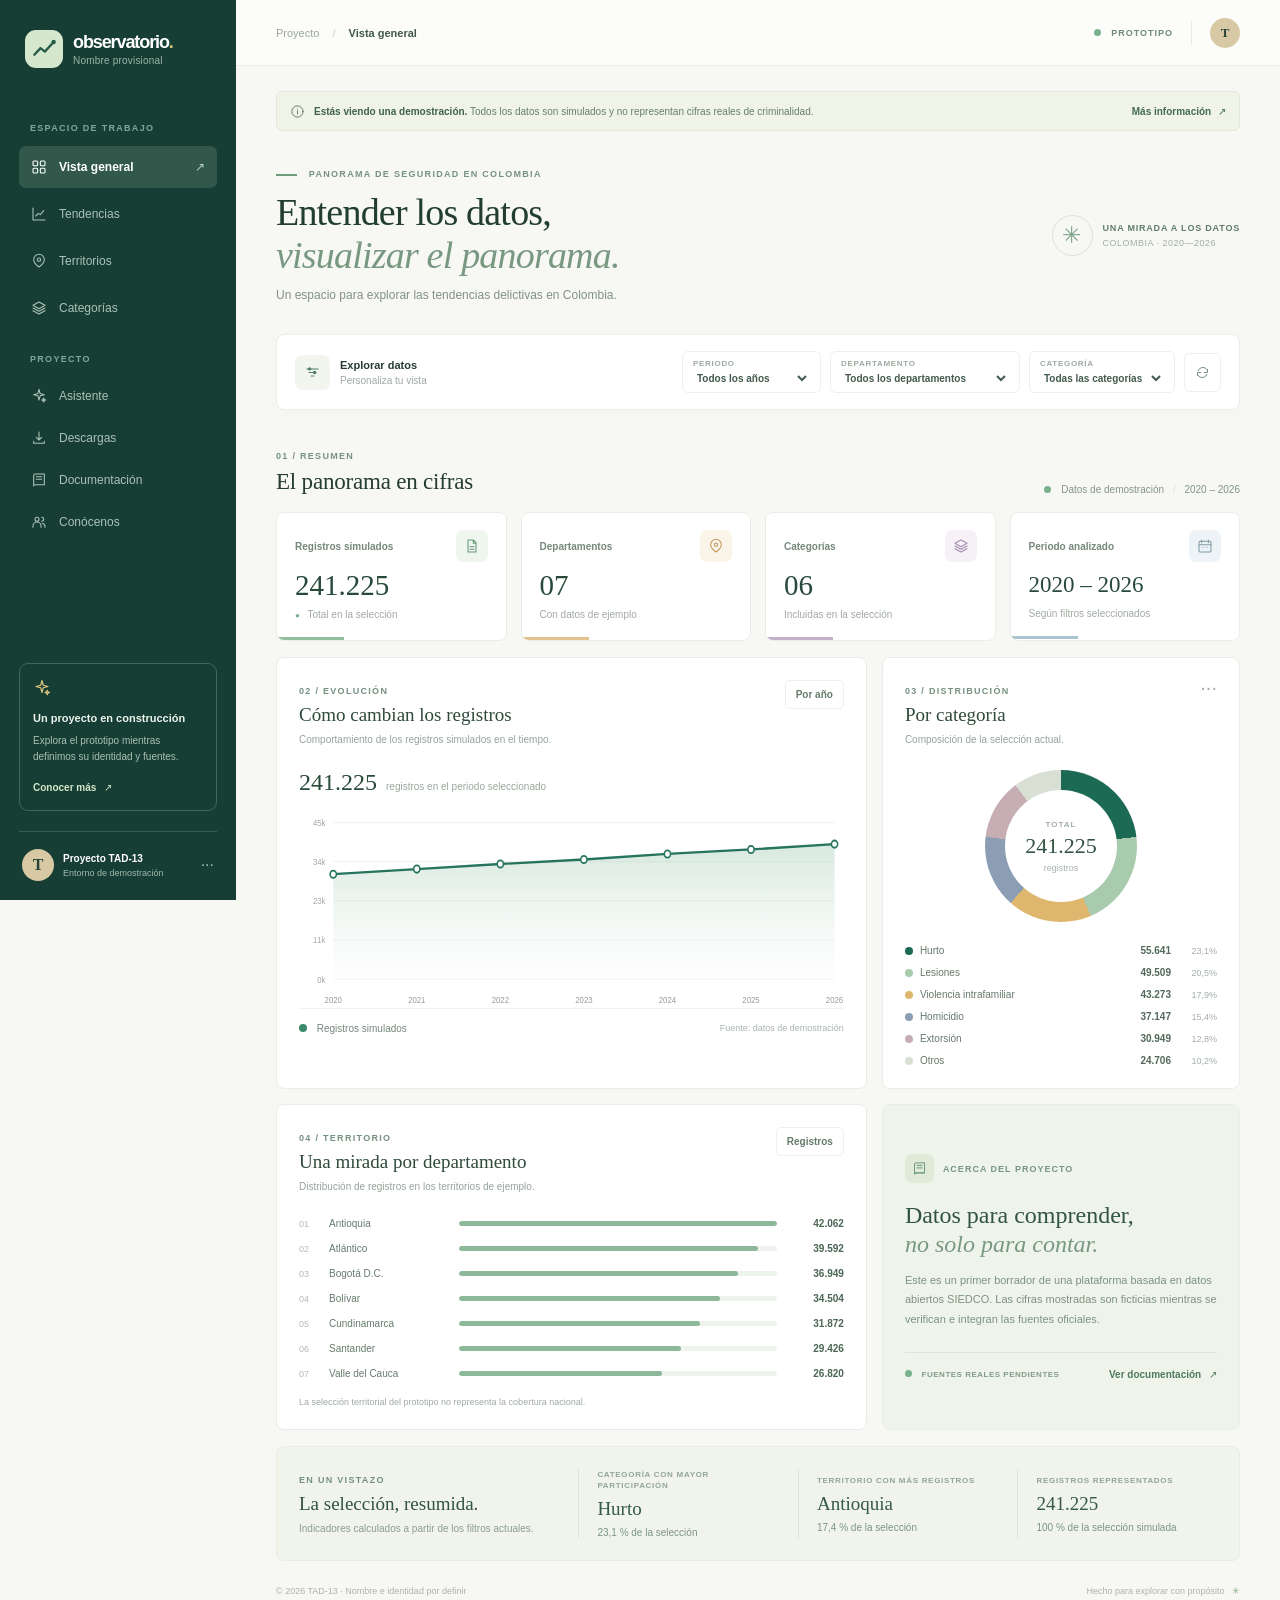
==== commit 3e9ae6a2: "feat(web): separar páginas y preparar integración con Gemini Co-authored-by: arena-agent <297053741+" ====
--- a/src/web/index.html
+++ b/src/web/index.html
@@ -1,67 +1,41 @@
 <!doctype html>
-<html lang="es">
-<head>
-  <meta charset="utf-8">
-  <meta name="viewport" content="width=device-width, initial-scale=1">
-  <meta name="theme-color" content="#173d33">
-  <title>Observatorio | Prototipo de tendencias</title>
-  <link rel="stylesheet" href="styles.css">
-</head>
-<body>
-  <div class="app-shell">
-    <aside class="sidebar" aria-label="Navegación principal">
-      <a class="brand" href="#inicio" aria-label="Observatorio, inicio">
-        <span class="brand-mark" aria-hidden="true"><svg viewBox="0 0 32 32" fill="none"><path d="M5 22.5 12 15l5 4 10-11" stroke="currentColor" stroke-width="2.7" stroke-linecap="round" stroke-linejoin="round"/><circle cx="27" cy="8" r="2.5" fill="currentColor"/></svg></span>
-        <span><strong>observatorio<span class="brand-dot">.</span></strong><small>Nombre provisional</small></span>
-      </a>
-      <div class="side-label">ESPACIO DE TRABAJO</div>
-      <nav class="side-nav">
-        <a class="nav-item active" href="#inicio"><span data-icon="grid"></span> Vista general <span class="nav-arrow">↗</span></a>
-        <a class="nav-item" href="#tendencias"><span data-icon="chart"></span> Tendencias</a>
-        <a class="nav-item" href="#territorios"><span data-icon="pin"></span> Territorios</a>
-        <a class="nav-item" href="#categorias"><span data-icon="layers"></span> Categorías</a>
-      </nav>
-      <div class="side-label resources-label">PROYECTO</div>
-      <nav class="side-nav project-nav">
-        <a class="nav-item" href="#asistente"><span data-icon="spark"></span> Asistente</a>
-        <a class="nav-item" href="#descargas"><span data-icon="download"></span> Descargas</a>
-        <a class="nav-item" href="#documentacion"><span data-icon="book"></span> Documentación</a>
-        <a class="nav-item" href="#conocenos"><span data-icon="people"></span> Conócenos</a>
-      </nav>
-      <div class="sidebar-bottom">
-        <div class="side-note"><span class="side-note-icon" data-icon="spark"></span><strong>Un proyecto en construcción</strong><p>Explora el prototipo mientras definimos su identidad y fuentes.</p><a href="#metodologia">Conocer más <span>↗</span></a></div>
-        <div class="side-footer"><span class="avatar">T</span><span><strong>Proyecto TAD-13</strong><small>Entorno de demostración</small></span><span class="footer-dots">···</span></div>
-      </div>
-    </aside>
-    <main class="main" id="inicio">
-      <header class="topbar"><div class="breadcrumb">Proyecto <span>/</span> <strong>Vista general</strong></div><div class="top-actions"><span class="top-status"><i></i> PROTOTIPO</span><span class="top-divider"></span><span class="top-avatar">T</span></div></header>
-      <div class="content">
-        <div class="demo-banner"><span data-icon="info"></span><p><strong>Estás viendo una demostración.</strong> Todos los datos son simulados y no representan cifras reales de criminalidad.</p><a href="#metodologia">Más información <span>↗</span></a></div>
-        <div class="page-heading"><div><div class="eyebrow"><span></span> PANORAMA DE SEGURIDAD EN COLOMBIA</div><h1>Entender los datos,<br><em>visualizar el panorama.</em></h1><p>Un espacio para explorar las tendencias delictivas en Colombia.</p></div><div class="heading-badge"><span class="badge-symbol">✳</span><span>UNA MIRADA A LOS DATOS<small>COLOMBIA · 2020—2026</small></span></div></div>
-        <section class="filter-bar" aria-label="Filtros del tablero"><div class="filter-intro"><span data-icon="filter"></span><div><strong>Explorar datos</strong><small>Personaliza tu vista</small></div></div><div class="filter-controls"><label><span>PERIODO</span><select id="year-filter" aria-label="Filtrar por periodo"><option value="todos">Todos los años</option></select></label><label><span>DEPARTAMENTO</span><select id="region-filter" aria-label="Filtrar por departamento"><option value="todos">Todos los departamentos</option></select></label><label><span>CATEGORÍA</span><select id="category-filter" aria-label="Filtrar por categoría"><option value="todos">Todas las categorías</option></select></label><button class="reset-button" id="reset" type="button" title="Restablecer filtros" aria-label="Restablecer filtros"><span data-icon="refresh"></span></button></div></section>
-        <div class="section-heading overview-heading"><div><span class="section-kicker">01 / RESUMEN</span><h2>El panorama en cifras</h2></div><span class="section-context"><i></i> Datos de demostración <span class="context-divider">/</span> <span id="selection-summary">2020 – 2026</span></span></div>
-        <section class="stat-grid" aria-label="Indicadores de demostración"><article class="stat-card"><div class="stat-top"><span>Registros simulados</span><span class="stat-icon mint" data-icon="file"></span></div><strong id="total-stat">—</strong><p><span class="stat-pill">●</span> Total en la selección</p><div class="stat-line"></div></article><article class="stat-card"><div class="stat-top"><span>Departamentos</span><span class="stat-icon sand" data-icon="pin"></span></div><strong id="regions-stat">—</strong><p>Con datos de ejemplo</p><div class="stat-line sand-line"></div></article><article class="stat-card"><div class="stat-top"><span>Categorías</span><span class="stat-icon lavender" data-icon="layers"></span></div><strong id="categories-stat">—</strong><p>Incluidas en la selección</p><div class="stat-line lavender-line"></div></article><article class="stat-card"><div class="stat-top"><span>Periodo analizado</span><span class="stat-icon blue" data-icon="calendar"></span></div><strong class="period-stat" id="period-stat">—</strong><p>Según filtros seleccionados</p><div class="stat-line blue-line"></div></article></section>
-        <div class="dashboard-grid"><section class="card trend-card" id="tendencias"><div class="card-header"><div><span class="section-kicker">02 / EVOLUCIÓN</span><h3>Cómo cambian los registros</h3><p>Comportamiento de los registros simulados en el tiempo.</p></div><span class="card-chip" id="trend-chip">Por año</span></div><div class="chart-summary"><strong id="chart-total">—</strong><span>registros en el periodo seleccionado</span></div><div id="trend-chart" class="trend-chart" role="img" aria-label="Gráfico de evolución de registros simulados"></div><div class="chart-footer"><span><i></i> Registros simulados</span><small>Fuente: datos de demostración</small></div></section>
-          <section class="card categories-card" id="categorias"><div class="card-header"><div><span class="section-kicker">03 / DISTRIBUCIÓN</span><h3>Por categoría</h3><p>Composición de la selección actual.</p></div><span class="more">···</span></div><div class="donut-wrap"><div id="donut-chart" class="donut-chart"><div class="donut-center"><small>TOTAL</small><strong id="donut-total">—</strong><span>registros</span></div></div></div><div id="category-legend" class="category-legend"></div></section>
-          <section class="card regions-card" id="territorios"><div class="card-header"><div><span class="section-kicker">04 / TERRITORIO</span><h3>Una mirada por departamento</h3><p>Distribución de registros en los territorios de ejemplo.</p></div><span class="card-chip">Registros</span></div><div id="region-bars" class="region-bars"></div><div class="region-footnote">La selección territorial del prototipo no representa la cobertura nacional.</div></section>
-          <section class="card methodology-card" id="metodologia"><div class="method-top"><span class="method-icon" data-icon="book"></span><span>ACERCA DEL PROYECTO</span></div><h3>Datos para comprender,<br><em>no solo para contar.</em></h3><p>Este es un primer borrador de una plataforma basada en datos abiertos SIEDCO. Las cifras mostradas son ficticias mientras se verifican e integran las fuentes oficiales.</p><div class="method-divider"></div><div class="method-bottom"><span><i></i> FUENTES REALES PENDIENTES</span><a href="#documentacion">Ver documentación <span>↗</span></a></div></section></div>
-        <section class="insights-strip" aria-label="Hallazgos de la selección simulada">
-          <div class="insight-intro"><span class="section-kicker">EN UN VISTAZO</span><h3>La selección, resumida.</h3><p>Indicadores calculados a partir de los filtros actuales.</p></div>
-          <div class="insight-item"><span>CATEGORÍA CON MAYOR PARTICIPACIÓN</span><strong id="top-category">—</strong><small id="top-category-share">—</small></div>
-          <div class="insight-item"><span>TERRITORIO CON MÁS REGISTROS</span><strong id="top-region">—</strong><small id="top-region-share">—</small></div>
-          <div class="insight-item"><span>REGISTROS REPRESENTADOS</span><strong id="insight-total">—</strong><small>100 % de la selección simulada</small></div>
-        </section>
-        <div class="section-heading section-space" id="asistente"><div><span class="section-kicker">05 / ASISTENTE DE DEMOSTRACIÓN</span><h2>Pregúntale a tus datos</h2></div><span class="section-context"><i></i> Sin conexión a IA</span></div>
-        <section class="assistant-panel" aria-label="Asistente de demostración"><div class="assistant-copy"><div class="assistant-orb"><span data-icon="spark"></span></div><span class="assistant-label">TU GUÍA EN EL TABLERO</span><h3>Una conversación<br><em>para empezar.</em></h3><p>Explora la selección actual con preguntas sencillas. Este asistente usa respuestas predefinidas, no inteligencia artificial ni datos reales.</p><div class="assistant-note">✳ &nbsp; Tus mensajes permanecen en tu navegador.</div></div><div class="chat-area"><div class="chat-header"><div><span class="chat-dot"></span><strong>Asistente del observatorio</strong><small>DEMOSTRACIÓN LOCAL</small></div><span class="chat-version">BETA</span></div><div class="chat-messages" id="chat-messages" role="log" aria-live="polite"><div class="chat-message bot-message">¡Hola! Puedo resumir los datos simulados que tienes filtrados. Prueba una pregunta o elige una sugerencia.</div></div><div class="chat-suggestions" aria-label="Preguntas sugeridas"><button type="button" data-question="¿Cuál es el resumen?">Resumen actual ↗</button><button type="button" data-question="¿Cuál es la categoría principal?">Categoría principal ↗</button><button type="button" data-question="¿De dónde vienen los datos?">Sobre los datos ↗</button></div><form id="chat-form" class="chat-form"><label class="sr-only" for="chat-input">Escribe una pregunta</label><input id="chat-input" type="text" maxlength="300" placeholder="Escribe una pregunta sobre el tablero..." autocomplete="off"><button type="submit" aria-label="Enviar pregunta">↗</button></form><p class="chat-disclaimer">No compartas información personal. Las respuestas son orientativas y simuladas.</p></div></section>
-        <div class="section-heading section-space" id="descargas"><div><span class="section-kicker">06 / RECURSOS</span><h2>Llévate la información</h2><p class="section-description">Descargas generadas en tu navegador con la selección actual.</p></div></div>
-        <section class="downloads-grid" aria-label="Descargas de demostración"><article class="download-card"><span class="download-icon" data-icon="download"></span><div><span class="download-type">CSV · DATOS SIMULADOS</span><h3>Datos de la selección</h3><p>Filas mensuales por año, territorio y categoría.</p></div><button id="download-data" type="button" aria-label="Descargar datos simulados filtrados">↓</button></article><article class="download-card"><span class="download-icon sand" data-icon="chart"></span><div><span class="download-type">CSV · RESUMEN SIMULADO</span><h3>Resumen por categoría</h3><p>Totales y porcentajes de los filtros aplicados.</p></div><button id="download-summary" type="button" aria-label="Descargar resumen simulado por categoría">↓</button></article></section>
-        <div class="section-heading section-space" id="documentacion"><div><span class="section-kicker">07 / DOCUMENTACIÓN</span><h2>Todo en su lugar</h2><p class="section-description">Una guía breve para conocer el proyecto sin perderte en los detalles.</p></div><span class="section-context">4 DOCUMENTOS <span class="context-divider">/</span> EN CONSTRUCCIÓN</span></div>
-        <section class="documentation-grid" aria-label="Documentación del proyecto"><div class="doc-intro"><span data-icon="book"></span><h3>La historia detrás<br><em>de los datos.</em></h3><p>Desde la idea inicial hasta la forma en que se podrán consultar los resultados.</p><a href="https://github.com/LufyXd0021/tad13" target="_blank" rel="noopener noreferrer">Explorar repositorio ↗</a></div><div class="doc-list"><details><summary><span><small>01</small> Propuesta del proyecto</span><b>+</b></summary><p>Objetivos, alcance 2020–2026, fuentes previstas, metodología, riesgos y roles pendientes de confirmar.</p><a href="https://github.com/LufyXd0021/tad13/blob/arena/8c17f959-tad13/docs/01-propuesta.md" target="_blank" rel="noopener noreferrer">Leer documento completo ↗</a></details><details><summary><span><small>02</small> Arquitectura</span><b>+</b></summary><p>Flujo preliminar de extracción, validación, transformación y carga. Los componentes definitivos están por definir.</p><a href="https://github.com/LufyXd0021/tad13/blob/arena/8c17f959-tad13/docs/02-arquitectura.md" target="_blank" rel="noopener noreferrer">Leer documento completo ↗</a></details><details><summary><span><small>03</small> Base de datos</span><b>+</b></summary><p>Convenciones y decisiones pendientes para el modelo y la estrategia de carga; aún no existe un esquema aprobado.</p><a href="https://github.com/LufyXd0021/tad13/blob/arena/8c17f959-tad13/docs/03-base-datos.md" target="_blank" rel="noopener noreferrer">Leer documento completo ↗</a></details><details><summary><span><small>04</small> Manual de usuario</span><b>+</b></summary><p>Preparación y operación previstas. Las instrucciones del ETL definitivo siguen pendientes.</p><a href="https://github.com/LufyXd0021/tad13/blob/arena/8c17f959-tad13/docs/04-manual-usuario.md" target="_blank" rel="noopener noreferrer">Leer documento completo ↗</a></details></div></section>
-        <section class="about-section" id="conocenos"><div><span class="section-kicker">08 / CONÓCENOS</span><h2>Una iniciativa para mirar<br><em>más allá de los números.</em></h2><p>Somos TAD-13, un proyecto en construcción que busca hacer más accesible el análisis de tendencias delictivas en Colombia, a partir de fuentes abiertas verificadas.</p><a href="#documentacion">Conoce nuestra propuesta <span>↗</span></a></div><div class="about-values"><div><span>01</span><strong>Datos con contexto</strong><p>Entender las cifras también significa reconocer sus límites.</p></div><div><span>02</span><strong>Acceso y claridad</strong><p>Información que se pueda explorar, comprender y compartir.</p></div><div><span>03</span><strong>Construcción colectiva</strong><p>Equipo, identidad y fuentes definitivas por confirmar.</p></div></div><div class="about-stamp">TAD<br><strong>13</strong><span>PROYECTO EN<br>CONSTRUCCIÓN</span></div></section>
-        <footer class="page-footer"><span>© 2026 TAD-13 · Nombre e identidad por definir</span><span>Hecho para explorar con propósito <span class="footer-star">✳</span></span></footer>
-      </div>
-    </main>
-  </div>
-  <script type="module" src="app.js"></script>
-</body>
-</html>
+<html lang="es"><head><meta charset="utf-8"><meta name="viewport" content="width=device-width, initial-scale=1"><meta name="theme-color" content="#173d33"><title>Vista general | Observatorio</title><link rel="stylesheet" href="styles.css"></head>
+<body><div class="app-shell"><aside aria-label="Navegación principal" class="sidebar">
+<a aria-label="Observatorio, inicio" class="brand" href="index.html">
+<span aria-hidden="true" class="brand-mark"><svg fill="none" viewbox="0 0 32 32"><path d="M5 22.5 12 15l5 4 10-11" stroke="currentColor" stroke-linecap="round" stroke-linejoin="round" stroke-width="2.7"></path><circle cx="27" cy="8" fill="currentColor" r="2.5"></circle></svg></span>
+<span><strong>observatorio<span class="brand-dot">.</span></strong><small>Nombre provisional</small></span>
+</a>
+<div class="side-label">ESPACIO DE TRABAJO</div>
+<nav class="side-nav">
+<a aria-current="page" class="nav-item active" href="index.html"><span data-icon="grid"></span> Vista general <span class="nav-arrow">↗</span></a>
+<a class="nav-item" href="index.html#tendencias"><span data-icon="chart"></span> Tendencias</a>
+<a class="nav-item" href="index.html#territorios"><span data-icon="pin"></span> Territorios</a>
+<a class="nav-item" href="index.html#categorias"><span data-icon="layers"></span> Categorías</a>
+</nav>
+<div class="side-label resources-label">PROYECTO</div>
+<nav class="side-nav project-nav">
+<a class="nav-item" href="asistente.html"><span data-icon="spark"></span> Asistente</a>
+<a class="nav-item" href="descargas.html"><span data-icon="download"></span> Descargas</a>
+<a class="nav-item" href="documentacion.html"><span data-icon="book"></span> Documentación</a>
+<a class="nav-item" href="conocenos.html"><span data-icon="people"></span> Conócenos</a>
+</nav>
+<div class="sidebar-bottom">
+<div class="side-note"><span class="side-note-icon" data-icon="spark"></span><strong>Un proyecto en construcción</strong><p>Explora el prototipo mientras definimos su identidad y fuentes.</p><a href="documentacion.html">Conocer más <span>↗</span></a></div>
+<div class="side-footer"><span class="avatar">T</span><span><strong>Proyecto TAD-13</strong><small>Entorno de demostración</small></span><span class="footer-dots">···</span></div>
+</div>
+</aside><main class="main" id="inicio"><header class="topbar"><div class="breadcrumb">Proyecto <span>/</span> <strong>Vista general</strong></div><div class="top-actions"><span class="top-status"><i></i> PROTOTIPO</span><span class="top-divider"></span><span class="top-avatar">T</span></div></header><div class="content"><div class="demo-banner"><span data-icon="info"></span><p><strong>Estás viendo una demostración.</strong> Todos los datos son simulados y no representan cifras reales de criminalidad.</p><a href="documentacion.html">Más información <span>↗</span></a></div>
+<div class="page-heading"><div><div class="eyebrow"><span></span> PANORAMA DE SEGURIDAD EN COLOMBIA</div><h1>Entender los datos,<br/><em>visualizar el panorama.</em></h1><p>Un espacio para explorar las tendencias delictivas en Colombia.</p></div><div class="heading-badge"><span class="badge-symbol">✳</span><span>UNA MIRADA A LOS DATOS<small>COLOMBIA · 2020—2026</small></span></div></div>
+<section aria-label="Filtros del tablero" class="filter-bar"><div class="filter-intro"><span data-icon="filter"></span><div><strong>Explorar datos</strong><small>Personaliza tu vista</small></div></div><div class="filter-controls"><label><span>PERIODO</span><select aria-label="Filtrar por periodo" id="year-filter"><option value="todos">Todos los años</option></select></label><label><span>DEPARTAMENTO</span><select aria-label="Filtrar por departamento" id="region-filter"><option value="todos">Todos los departamentos</option></select></label><label><span>CATEGORÍA</span><select aria-label="Filtrar por categoría" id="category-filter"><option value="todos">Todas las categorías</option></select></label><button aria-label="Restablecer filtros" class="reset-button" id="reset" title="Restablecer filtros" type="button"><span data-icon="refresh"></span></button></div></section>
+<div class="section-heading overview-heading"><div><span class="section-kicker">01 / RESUMEN</span><h2>El panorama en cifras</h2></div><span class="section-context"><i></i> Datos de demostración <span class="context-divider">/</span> <span id="selection-summary">2020 – 2026</span></span></div>
+<section aria-label="Indicadores de demostración" class="stat-grid"><article class="stat-card"><div class="stat-top"><span>Registros simulados</span><span class="stat-icon mint" data-icon="file"></span></div><strong id="total-stat">—</strong><p><span class="stat-pill">●</span> Total en la selección</p><div class="stat-line"></div></article><article class="stat-card"><div class="stat-top"><span>Departamentos</span><span class="stat-icon sand" data-icon="pin"></span></div><strong id="regions-stat">—</strong><p>Con datos de ejemplo</p><div class="stat-line sand-line"></div></article><article class="stat-card"><div class="stat-top"><span>Categorías</span><span class="stat-icon lavender" data-icon="layers"></span></div><strong id="categories-stat">—</strong><p>Incluidas en la selección</p><div class="stat-line lavender-line"></div></article><article class="stat-card"><div class="stat-top"><span>Periodo analizado</span><span class="stat-icon blue" data-icon="calendar"></span></div><strong class="period-stat" id="period-stat">—</strong><p>Según filtros seleccionados</p><div class="stat-line blue-line"></div></article></section>
+<div class="dashboard-grid"><section class="card trend-card" id="tendencias"><div class="card-header"><div><span class="section-kicker">02 / EVOLUCIÓN</span><h3>Cómo cambian los registros</h3><p>Comportamiento de los registros simulados en el tiempo.</p></div><span class="card-chip" id="trend-chip">Por año</span></div><div class="chart-summary"><strong id="chart-total">—</strong><span>registros en el periodo seleccionado</span></div><div aria-label="Gráfico de evolución de registros simulados" class="trend-chart" id="trend-chart" role="img"></div><div class="chart-footer"><span><i></i> Registros simulados</span><small>Fuente: datos de demostración</small></div></section>
+<section class="card categories-card" id="categorias"><div class="card-header"><div><span class="section-kicker">03 / DISTRIBUCIÓN</span><h3>Por categoría</h3><p>Composición de la selección actual.</p></div><span class="more">···</span></div><div class="donut-wrap"><div class="donut-chart" id="donut-chart"><div class="donut-center"><small>TOTAL</small><strong id="donut-total">—</strong><span>registros</span></div></div></div><div class="category-legend" id="category-legend"></div></section>
+<section class="card regions-card" id="territorios"><div class="card-header"><div><span class="section-kicker">04 / TERRITORIO</span><h3>Una mirada por departamento</h3><p>Distribución de registros en los territorios de ejemplo.</p></div><span class="card-chip">Registros</span></div><div class="region-bars" id="region-bars"></div><div class="region-footnote">La selección territorial del prototipo no representa la cobertura nacional.</div></section>
+<section class="card methodology-card" id="metodologia"><div class="method-top"><span class="method-icon" data-icon="book"></span><span>ACERCA DEL PROYECTO</span></div><h3>Datos para comprender,<br/><em>no solo para contar.</em></h3><p>Este es un primer borrador de una plataforma basada en datos abiertos SIEDCO. Las cifras mostradas son ficticias mientras se verifican e integran las fuentes oficiales.</p><div class="method-divider"></div><div class="method-bottom"><span><i></i> FUENTES REALES PENDIENTES</span><a href="documentacion.html">Ver documentación <span>↗</span></a></div></section></div>
+<section aria-label="Hallazgos de la selección simulada" class="insights-strip">
+<div class="insight-intro"><span class="section-kicker">EN UN VISTAZO</span><h3>La selección, resumida.</h3><p>Indicadores calculados a partir de los filtros actuales.</p></div>
+<div class="insight-item"><span>CATEGORÍA CON MAYOR PARTICIPACIÓN</span><strong id="top-category">—</strong><small id="top-category-share">—</small></div>
+<div class="insight-item"><span>TERRITORIO CON MÁS REGISTROS</span><strong id="top-region">—</strong><small id="top-region-share">—</small></div>
+<div class="insight-item"><span>REGISTROS REPRESENTADOS</span><strong id="insight-total">—</strong><small>100 % de la selección simulada</small></div>
+</section>
+<footer class="page-footer"><span>© 2026 TAD-13 · Nombre e identidad por definir</span><span>Hecho para explorar con propósito <span class="footer-star">✳</span></span></footer></div></main></div><script type="module" src="app.js"></script></body></html>
--- a/src/web/styles.css
+++ b/src/web/styles.css
@@ -7,3 +7,4 @@
 @media(max-width:1100px){.insights-strip{grid-template-columns:repeat(2,1fr)}.insight-item:nth-child(3){border-left:0;padding-left:0}.about-section{grid-template-columns:1fr 1fr}.about-stamp{display:none}}
 @media(max-width:760px){.project-nav{margin-top:4px}.section-space{margin-top:35px}.insights-strip{gap:18px}.assistant-panel{grid-template-columns:1fr}.assistant-copy{padding:24px}.assistant-orb{margin-bottom:17px}.assistant-copy h3 br{display:none}.assistant-note{margin-top:18px}.downloads-grid{grid-template-columns:1fr}.documentation-grid{grid-template-columns:1fr}.doc-intro{padding:22px}.doc-intro h3{margin-top:14px}.doc-intro h3 br{display:none}.about-section{margin-top:35px;grid-template-columns:1fr;padding:25px;gap:25px}.chat-messages{height:160px}}
 @media(max-width:400px){.insights-strip{grid-template-columns:1fr}.insight-item{border-left:0;border-top:1px solid #dbe6d9;padding:12px 0 0}.download-card{gap:10px;padding:15px}}
+.subpage-heading{padding-bottom:24px}.download-explainer{margin-top:24px;background:#f0f5ec;border:1px solid #e5eee2;border-radius:8px;padding:22px;color:#617d69}.download-explainer strong{font:400 18px 'DM Serif Display',Georgia,serif;color:#315340}.download-explainer p{font-size:11px;line-height:1.8;max-width:700px;margin-top:8px}.download-explainer a{display:inline-block;font-size:10px;font-weight:700;color:#4f7e5d;margin-top:12px}.chat-form button:disabled{opacity:.5;cursor:wait}.chat-message{white-space:pre-wrap;overflow-wrap:anywhere}.subpage-heading+ .about-section{margin-top:0}
